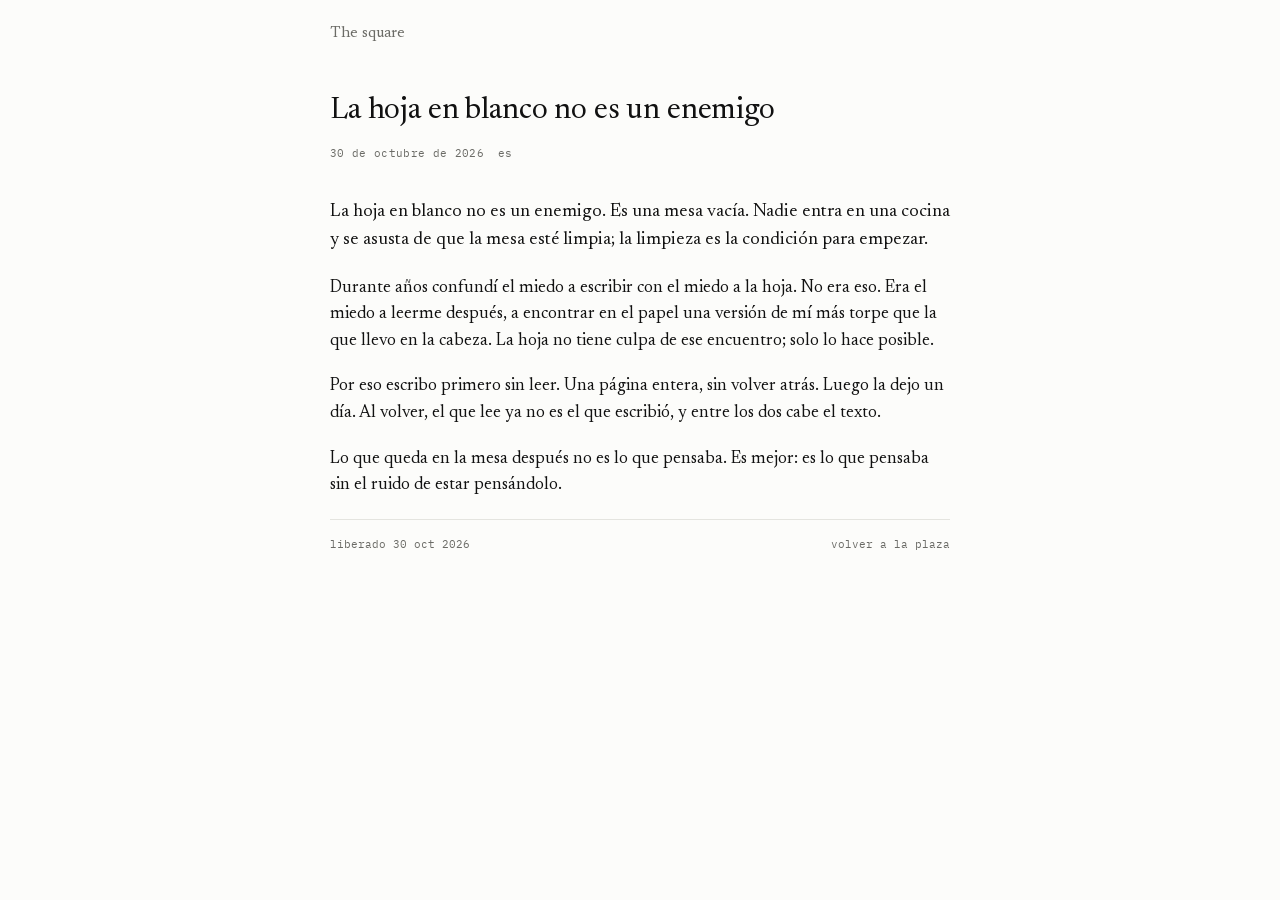
==== 2026-10-12-la-hoja-en-blanco/index.html @ 2a631df8 "the square" ====
<!DOCTYPE html>
<html xmlns="http://www.w3.org/1999/xhtml" lang="es" xml:lang="es"><head>

<meta charset="utf-8">
<meta name="generator" content="quarto-1.10.18">

<meta name="viewport" content="width=device-width, initial-scale=1.0, user-scalable=yes">


<title>La hoja en blanco no es un enemigo · the square – The square</title>
<style>
/* Default styles provided by pandoc.
** See https://pandoc.org/MANUAL.html#variables-for-html for config info.
*/
span.smallcaps{font-variant: small-caps;}
div.columns{display: flex; gap: 1.5em;}
div.column{flex: auto;}
@media screen {
div.columns{gap: min(4vw, 1.5em);}
div.column{overflow-x: auto;}
}
div.hanging-indent{margin-left: 1.5em; text-indent: -1.5em;}
ul.task-list{list-style: none;}
ul.task-list li input[type="checkbox"] {
  width: 0.8em;
  margin: 0 0.8em 0.2em -1em; /* quarto-specific, see https://github.com/quarto-dev/quarto-cli/issues/4556 */ 
  vertical-align: middle;
}
</style>


<script src="../site_libs/quarto-html/tabby.min.js"></script>
<script src="../site_libs/quarto-html/popper.min.js"></script>
<script src="../site_libs/quarto-html/tippy.umd.min.js"></script>
<link href="../site_libs/quarto-html/tippy.css" rel="stylesheet">
<link href="../site_libs/quarto-html/light-border.css" rel="stylesheet">
<link href="../site_libs/quarto-html/quarto-html-afe927e19676d0e50b1726048be49fb1.min.css" rel="stylesheet" append-hash="true" data-mode="light">
<link href="../site_libs/quarto-html/quarto-syntax-highlighting-64a204ab8560d761af7679ceaba22944.css" rel="stylesheet" id="quarto-text-highlighting-styles">
<style>html{ scroll-behavior: smooth; }</style>
<meta name="color-scheme" content="light dark">
<link rel="alternate" type="application/atom+xml" title="The square" href="../feed.xml">


<link rel="stylesheet" href="../assets/styles/fonts.css">
<link rel="stylesheet" href="../assets/styles/desk.css">
</head>

<body>

<header class="site-head">
  <a href="../" class="wordmark">The square</a>
</header>

<header id="title-block-header">
<h1 class="title">La hoja en blanco no es un enemigo</h1>

</header>


<div class="dateline"><span>30 de octubre de 2026</span><span>es</span></div>
<p>La hoja en blanco no es un enemigo. Es una mesa vacía. Nadie entra en una cocina y se asusta de que la mesa esté limpia; la limpieza es la condición para empezar.</p>
<p>Durante años confundí el miedo a escribir con el miedo a la hoja. No era eso. Era el miedo a leerme después, a encontrar en el papel una versión de mí más torpe que la que llevo en la cabeza. La hoja no tiene culpa de ese encuentro; solo lo hace posible.</p>
<p>Por eso escribo primero sin leer. Una página entera, sin volver atrás. Luego la dejo un día. Al volver, el que lee ya no es el que escribió, y entre los dos cabe el texto.</p>
<p>Lo que queda en la mesa después no es lo que pensaba. Es mejor: es lo que pensaba sin el ruido de estar pensándolo.</p>

<div class="end"><span>liberado 30 oct 2026</span><a href="../" class="">volver a la plaza</a></div>

<script id="quarto-html-after-body" type="application/javascript">
  window.document.addEventListener("DOMContentLoaded", function (event) {
    const tabsets =  window.document.querySelectorAll(".panel-tabset-tabby")
    tabsets.forEach(function(tabset) {
      const tabby = new Tabby('#' + tabset.id);
    });
      var localhostRegex = new RegExp(/^(?:http|https):\/\/localhost\:?[0-9]*\//);
      var mailtoRegex = new RegExp(/^mailto:/);
        var filterRegex = new RegExp("https:\/\/jmigartua\.github\.io\/square");
      var isInternal = (href) => {
          return filterRegex.test(href) || localhostRegex.test(href) || mailtoRegex.test(href);
      }
      // Inspect non-navigation links and adorn them if external
     var links = window.document.querySelectorAll('a[href]:not(.nav-link):not(.navbar-brand):not(.toc-action):not(.sidebar-link):not(.sidebar-item-toggle):not(.pagination-link):not(.no-external):not([aria-hidden]):not(.dropdown-item):not(.quarto-navigation-tool):not(.about-link)');
      for (var i=0; i<links.length; i++) {
        const link = links[i];
        if (!isInternal(link.href)) {
          // undo the damage that might have been done by quarto-nav.js in the case of
          // links that we want to consider external
          if (link.dataset.originalHref !== undefined) {
            link.href = link.dataset.originalHref;
          }
            // target, if specified
            link.setAttribute("target", "_blank");
            if (link.getAttribute("rel") === null) {
              link.setAttribute("rel", "noopener");
            }
        }
      }
    function tippyHover(el, contentFn, onTriggerFn, onUntriggerFn) {
      const config = {
        allowHTML: true,
        maxWidth: 500,
        delay: 100,
        arrow: false,
        appendTo: function(el) {
            return el.parentElement;
        },
        interactive: true,
        interactiveBorder: 10,
        theme: 'light-border',
        placement: 'bottom-start',
      };
      if (contentFn) {
        config.content = contentFn;
      }
      if (onTriggerFn) {
        config.onTrigger = onTriggerFn;
      }
      if (onUntriggerFn) {
        config.onUntrigger = onUntriggerFn;
      }
      window.tippy(el, config); 
    }
    const noterefs = window.document.querySelectorAll('a[role="doc-noteref"]');
    for (var i=0; i<noterefs.length; i++) {
      const ref = noterefs[i];
      tippyHover(ref, function() {
        // use id or data attribute instead here
        let href = ref.getAttribute('data-footnote-href') || ref.getAttribute('href');
        try { href = new URL(href).hash; } catch {}
        const id = href.replace(/^#\/?/, "");
        const note = window.document.getElementById(id);
        if (note) {
          return note.innerHTML;
        } else {
          return "";
        }
      });
    }
    const xrefs = window.document.querySelectorAll('a.quarto-xref');
    const processXRef = (id, note) => {
      // Strip column container classes
      const stripColumnClz = (el) => {
        el.classList.remove("page-full", "page-columns");
        if (el.children) {
          for (const child of el.children) {
            stripColumnClz(child);
          }
        }
      }
      stripColumnClz(note)
      if (id === null || id.startsWith('sec-')) {
        // Special case sections, only their first couple elements
        const container = document.createElement("div");
        if (note.children && note.children.length > 2) {
          container.appendChild(note.children[0].cloneNode(true));
          for (let i = 1; i < note.children.length; i++) {
            const child = note.children[i];
            if (child.tagName === "P" && child.innerText === "") {
              continue;
            } else {
              container.appendChild(child.cloneNode(true));
              break;
            }
          }
          if (window.Quarto?.typesetMath) {
            window.Quarto.typesetMath(container);
          }
          return container.innerHTML
        } else {
          if (window.Quarto?.typesetMath) {
            window.Quarto.typesetMath(note);
          }
          return note.innerHTML;
        }
      } else {
        // Remove any anchor links if they are present
        const anchorLink = note.querySelector('a.anchorjs-link');
        if (anchorLink) {
          anchorLink.remove();
        }
        if (window.Quarto?.typesetMath) {
          window.Quarto.typesetMath(note);
        }
        if (note.classList.contains("callout")) {
          return note.outerHTML;
        } else {
          return note.innerHTML;
        }
      }
    }
    for (var i=0; i<xrefs.length; i++) {
      const xref = xrefs[i];
      tippyHover(xref, undefined, function(instance) {
        instance.disable();
        let url = xref.getAttribute('href');
        let hash = undefined; 
        if (url.startsWith('#')) {
          hash = url;
        } else {
          try { hash = new URL(url).hash; } catch {}
        }
        if (hash) {
          const id = hash.replace(/^#\/?/, "");
          const note = window.document.getElementById(id);
          if (note !== null) {
            try {
              const html = processXRef(id, note.cloneNode(true));
              instance.setContent(html);
            } finally {
              instance.enable();
              instance.show();
            }
          } else {
            // See if we can fetch this
            fetch(url.split('#')[0])
            .then(res => res.text())
            .then(html => {
              const parser = new DOMParser();
              const htmlDoc = parser.parseFromString(html, "text/html");
              const note = htmlDoc.getElementById(id);
              if (note !== null) {
                const html = processXRef(id, note);
                instance.setContent(html);
              } 
            }).finally(() => {
              instance.enable();
              instance.show();
            });
          }
        } else {
          // See if we can fetch a full url (with no hash to target)
          // This is a special case and we should probably do some content thinning / targeting
          fetch(url)
          .then(res => res.text())
          .then(html => {
            const parser = new DOMParser();
            const htmlDoc = parser.parseFromString(html, "text/html");
            const note = htmlDoc.querySelector('main.content');
            if (note !== null) {
              // This should only happen for chapter cross references
              // (since there is no id in the URL)
              // remove the first header
              if (note.children.length > 0 && note.children[0].tagName === "HEADER") {
                note.children[0].remove();
              }
              const html = processXRef(null, note);
              instance.setContent(html);
            } 
          }).finally(() => {
            instance.enable();
            instance.show();
          });
        }
      }, function(instance) {
      });
    }
        let selectedAnnoteEl;
        const selectorForAnnotation = ( cell, annotation) => {
          let cellAttr = 'data-code-cell="' + cell + '"';
          let lineAttr = 'data-code-annotation="' +  annotation + '"';
          const selector = 'span[' + cellAttr + '][' + lineAttr + ']';
          return selector;
        }
        const selectCodeLines = (annoteEl) => {
          const doc = window.document;
          const targetCell = annoteEl.getAttribute("data-target-cell");
          const targetAnnotation = annoteEl.getAttribute("data-target-annotation");
          const annoteSpan = window.document.querySelector(selectorForAnnotation(targetCell, targetAnnotation));
          const lines = annoteSpan.getAttribute("data-code-lines").split(",");
          const lineIds = lines.map((line) => {
            return targetCell + "-" + line;
          })
          let top = null;
          let height = null;
          let parent = null;
          if (lineIds.length > 0) {
              //compute the position of the single el (top and bottom and make a div)
              const el = window.document.getElementById(lineIds[0]);
              top = el.offsetTop;
              height = el.offsetHeight;
              parent = el.parentElement.parentElement;
            if (lineIds.length > 1) {
              const lastEl = window.document.getElementById(lineIds[lineIds.length - 1]);
              const bottom = lastEl.offsetTop + lastEl.offsetHeight;
              height = bottom - top;
            }
            if (top !== null && height !== null && parent !== null) {
              // cook up a div (if necessary) and position it 
              let div = window.document.getElementById("code-annotation-line-highlight");
              if (div === null) {
                div = window.document.createElement("div");
                div.setAttribute("id", "code-annotation-line-highlight");
                div.style.position = 'absolute';
                parent.appendChild(div);
              }
              div.style.top = top - 2 + "px";
              div.style.height = height + 4 + "px";
              div.style.left = 0;
              let gutterDiv = window.document.getElementById("code-annotation-line-highlight-gutter");
              if (gutterDiv === null) {
                gutterDiv = window.document.createElement("div");
                gutterDiv.setAttribute("id", "code-annotation-line-highlight-gutter");
                gutterDiv.style.position = 'absolute';
                const codeCell = window.document.getElementById(targetCell);
                const gutter = codeCell.querySelector('.code-annotation-gutter');
                gutter.appendChild(gutterDiv);
              }
              gutterDiv.style.top = top - 2 + "px";
              gutterDiv.style.height = height + 4 + "px";
            }
            selectedAnnoteEl = annoteEl;
          }
        };
        const unselectCodeLines = () => {
          const elementsIds = ["code-annotation-line-highlight", "code-annotation-line-highlight-gutter"];
          elementsIds.forEach((elId) => {
            const div = window.document.getElementById(elId);
            if (div) {
              div.remove();
            }
          });
          selectedAnnoteEl = undefined;
        };
          // Handle positioning of the toggle
      window.addEventListener(
        "resize",
        throttle(() => {
          elRect = undefined;
          if (selectedAnnoteEl) {
            selectCodeLines(selectedAnnoteEl);
          }
        }, 10)
      );
      function throttle(fn, ms) {
      let throttle = false;
      let timer;
        return (...args) => {
          if(!throttle) { // first call gets through
              fn.apply(this, args);
              throttle = true;
          } else { // all the others get throttled
              if(timer) clearTimeout(timer); // cancel #2
              timer = setTimeout(() => {
                fn.apply(this, args);
                timer = throttle = false;
              }, ms);
          }
        };
      }
        // Attach click handler to the DT
        const annoteDls = window.document.querySelectorAll('dt[data-target-cell]');
        for (const annoteDlNode of annoteDls) {
          annoteDlNode.addEventListener('click', (event) => {
            const clickedEl = event.target;
            if (clickedEl !== selectedAnnoteEl) {
              unselectCodeLines();
              const activeEl = window.document.querySelector('dt[data-target-cell].code-annotation-active');
              if (activeEl) {
                activeEl.classList.remove('code-annotation-active');
              }
              selectCodeLines(clickedEl);
              clickedEl.classList.add('code-annotation-active');
            } else {
              // Unselect the line
              unselectCodeLines();
              clickedEl.classList.remove('code-annotation-active');
            }
          });
        }
    const findCites = (el) => {
      const parentEl = el.parentElement;
      if (parentEl) {
        const cites = parentEl.dataset.cites;
        if (cites) {
          return {
            el,
            cites: cites.split(' ')
          };
        } else {
          return findCites(el.parentElement)
        }
      } else {
        return undefined;
      }
    };
    var bibliorefs = window.document.querySelectorAll('a[role="doc-biblioref"]');
    for (var i=0; i<bibliorefs.length; i++) {
      const ref = bibliorefs[i];
      const citeInfo = findCites(ref);
      if (citeInfo) {
        tippyHover(citeInfo.el, function() {
          var popup = window.document.createElement('div');
          citeInfo.cites.forEach(function(cite) {
            var citeDiv = window.document.createElement('div');
            citeDiv.classList.add('hanging-indent');
            citeDiv.classList.add('csl-entry');
            var biblioDiv = window.document.getElementById('ref-' + cite);
            if (biblioDiv) {
              citeDiv.innerHTML = biblioDiv.innerHTML;
            }
            popup.appendChild(citeDiv);
          });
          return popup.innerHTML;
        });
      }
    }
  });
  </script>




<script src="../site_libs/quarto-html/zenscroll-min.js"></script>
</body></html>
---- site_libs/quarto-html/tippy.css ----
.tippy-box[data-animation=fade][data-state=hidden]{opacity:0}[data-tippy-root]{max-width:calc(100vw - 10px)}.tippy-box{position:relative;background-color:#333;color:#fff;border-radius:4px;font-size:14px;line-height:1.4;white-space:normal;outline:0;transition-property:transform,visibility,opacity}.tippy-box[data-placement^=top]>.tippy-arrow{bottom:0}.tippy-box[data-placement^=top]>.tippy-arrow:before{bottom:-7px;left:0;border-width:8px 8px 0;border-top-color:initial;transform-origin:center top}.tippy-box[data-placement^=bottom]>.tippy-arrow{top:0}.tippy-box[data-placement^=bottom]>.tippy-arrow:before{top:-7px;left:0;border-width:0 8px 8px;border-bottom-color:initial;transform-origin:center bottom}.tippy-box[data-placement^=left]>.tippy-arrow{right:0}.tippy-box[data-placement^=left]>.tippy-arrow:before{border-width:8px 0 8px 8px;border-left-color:initial;right:-7px;transform-origin:center left}.tippy-box[data-placement^=right]>.tippy-arrow{left:0}.tippy-box[data-placement^=right]>.tippy-arrow:before{left:-7px;border-width:8px 8px 8px 0;border-right-color:initial;transform-origin:center right}.tippy-box[data-inertia][data-state=visible]{transition-timing-function:cubic-bezier(.54,1.5,.38,1.11)}.tippy-arrow{width:16px;height:16px;color:#333}.tippy-arrow:before{content:"";position:absolute;border-color:transparent;border-style:solid}.tippy-content{position:relative;padding:5px 9px;z-index:1}
---- site_libs/quarto-html/light-border.css ----
.tippy-box[data-theme~=light-border]{background-color:#fff;background-clip:padding-box;border:1px solid rgba(0,8,16,.15);color:#333;box-shadow:0 4px 14px -2px rgba(0,8,16,.08)}.tippy-box[data-theme~=light-border]>.tippy-backdrop{background-color:#fff}.tippy-box[data-theme~=light-border]>.tippy-arrow:after,.tippy-box[data-theme~=light-border]>.tippy-svg-arrow:after{content:"";position:absolute;z-index:-1}.tippy-box[data-theme~=light-border]>.tippy-arrow:after{border-color:transparent;border-style:solid}.tippy-box[data-theme~=light-border][data-placement^=top]>.tippy-arrow:before{border-top-color:#fff}.tippy-box[data-theme~=light-border][data-placement^=top]>.tippy-arrow:after{border-top-color:rgba(0,8,16,.2);border-width:7px 7px 0;top:17px;left:1px}.tippy-box[data-theme~=light-border][data-placement^=top]>.tippy-svg-arrow>svg{top:16px}.tippy-box[data-theme~=light-border][data-placement^=top]>.tippy-svg-arrow:after{top:17px}.tippy-box[data-theme~=light-border][data-placement^=bottom]>.tippy-arrow:before{border-bottom-color:#fff;bottom:16px}.tippy-box[data-theme~=light-border][data-placement^=bottom]>.tippy-arrow:after{border-bottom-color:rgba(0,8,16,.2);border-width:0 7px 7px;bottom:17px;left:1px}.tippy-box[data-theme~=light-border][data-placement^=bottom]>.tippy-svg-arrow>svg{bottom:16px}.tippy-box[data-theme~=light-border][data-placement^=bottom]>.tippy-svg-arrow:after{bottom:17px}.tippy-box[data-theme~=light-border][data-placement^=left]>.tippy-arrow:before{border-left-color:#fff}.tippy-box[data-theme~=light-border][data-placement^=left]>.tippy-arrow:after{border-left-color:rgba(0,8,16,.2);border-width:7px 0 7px 7px;left:17px;top:1px}.tippy-box[data-theme~=light-border][data-placement^=left]>.tippy-svg-arrow>svg{left:11px}.tippy-box[data-theme~=light-border][data-placement^=left]>.tippy-svg-arrow:after{left:12px}.tippy-box[data-theme~=light-border][data-placement^=right]>.tippy-arrow:before{border-right-color:#fff;right:16px}.tippy-box[data-theme~=light-border][data-placement^=right]>.tippy-arrow:after{border-width:7px 7px 7px 0;right:17px;top:1px;border-right-color:rgba(0,8,16,.2)}.tippy-box[data-theme~=light-border][data-placement^=right]>.tippy-svg-arrow>svg{right:11px}.tippy-box[data-theme~=light-border][data-placement^=right]>.tippy-svg-arrow:after{right:12px}.tippy-box[data-theme~=light-border]>.tippy-svg-arrow{fill:#fff}.tippy-box[data-theme~=light-border]>.tippy-svg-arrow:after{background-image:url([data-uri]);background-size:16px 6px;width:16px;height:6px}
---- site_libs/quarto-html/quarto-html-afe927e19676d0e50b1726048be49fb1.min.css ----
.top-right{position:absolute;top:1em;right:1em}.visually-hidden{border:0;clip:rect(0 0 0 0);height:auto;margin:0;overflow:hidden;padding:0;position:absolute;width:1px;white-space:nowrap}.hidden{display:none !important}.zindex-bottom{z-index:-1 !important}figure.figure{display:block}.quarto-layout-panel{margin-bottom:1em}.quarto-layout-panel>figure{width:100%}.quarto-layout-panel>figure>figcaption,.quarto-layout-panel>.panel-caption{margin-top:10pt}.quarto-layout-panel>.table-caption{margin-top:0px}.table-caption p{margin-bottom:.5em}.quarto-layout-row{display:flex;flex-direction:row;align-items:flex-start}.quarto-layout-valign-top{align-items:flex-start}.quarto-layout-valign-bottom{align-items:flex-end}.quarto-layout-valign-center{align-items:center}.quarto-layout-cell{position:relative;margin-right:20px}.quarto-layout-cell:last-child{margin-right:0}.quarto-layout-cell figure,.quarto-layout-cell>p{margin:.2em}.quarto-layout-cell img{max-width:100%}.quarto-layout-cell .html-widget{width:100% !important}.quarto-layout-cell div figure p{margin:0}.quarto-layout-cell figure{display:block;margin-inline-start:0;margin-inline-end:0}.quarto-layout-cell table{display:inline-table}.quarto-layout-cell-subref figcaption,figure .quarto-layout-row figure figcaption{text-align:center;font-style:italic}.quarto-figure{position:relative;margin-bottom:1em}.quarto-figure>figure{width:100%;margin-bottom:0}.quarto-figure-left>figure>p,.quarto-figure-left>figure>div{text-align:left}.quarto-figure-center>figure>p,.quarto-figure-center>figure>div{text-align:center}.quarto-figure-right>figure>p,.quarto-figure-right>figure>div{text-align:right}.quarto-figure>figure>div.cell-annotation,.quarto-figure>figure>div code{text-align:left}figure>p:empty{display:none}figure>p:first-child{margin-top:0;margin-bottom:0}figure>figcaption.quarto-float-caption-bottom{margin-bottom:.5em}figure>figcaption.quarto-float-caption-top{margin-top:.5em}div[id^=tbl-]{position:relative}.quarto-figure>.anchorjs-link{position:absolute;top:.6em;right:.5em}div[id^=tbl-]>.anchorjs-link{position:absolute;top:.7em;right:.3em}.quarto-figure:hover>.anchorjs-link,div[id^=tbl-]:hover>.anchorjs-link,h2:hover>.anchorjs-link,h3:hover>.anchorjs-link,h4:hover>.anchorjs-link,h5:hover>.anchorjs-link,h6:hover>.anchorjs-link,.reveal-anchorjs-link>.anchorjs-link{opacity:1}#title-block-header{margin-block-end:1rem;position:relative;margin-top:-1px}#title-block-header .abstract{margin-block-start:1rem}#title-block-header .abstract .abstract-title{font-weight:600}#title-block-header a{text-decoration:none}#title-block-header .author,#title-block-header .date,#title-block-header .doi{margin-block-end:.2rem}#title-block-header .quarto-title-block>div{display:flex}#title-block-header .quarto-title-block>div>h1{flex-grow:1}#title-block-header .quarto-title-block>div>button{flex-shrink:0;height:2.25rem;margin-top:0}tr.header>th>p:last-of-type{margin-bottom:0px}table,table.table{margin-top:.5rem;margin-bottom:.5rem}caption,.table-caption{padding-top:.5rem;padding-bottom:.5rem;text-align:center}figure.quarto-float-tbl figcaption.quarto-float-caption-top{margin-top:.5rem;margin-bottom:.25rem;text-align:center}figure.quarto-float-tbl figcaption.quarto-float-caption-bottom{padding-top:.25rem;margin-bottom:.5rem;text-align:center}.utterances{max-width:none;margin-left:-8px}iframe{margin-bottom:1em}details{margin-bottom:1em}details[show]{margin-bottom:0}details>summary{color:rgb(110.5,110.5,110.5)}details>summary>p:only-child{display:inline}div.code-copy-outer-scaffold{position:relative}dd code:not(.sourceCode),p code:not(.sourceCode){white-space:pre-wrap}code{white-space:pre}@media print{code{white-space:pre-wrap}}pre>code{display:block}pre>code.sourceCode{white-space:pre}pre>code.sourceCode>span>a:first-child::before{text-decoration:none}pre.code-overflow-wrap>code.sourceCode{white-space:pre-wrap}pre.code-overflow-scroll>code.sourceCode{white-space:pre}code a:any-link{color:inherit;text-decoration:none}code a:hover{color:inherit;text-decoration:underline}ul.task-list{padding-left:1em}[data-tippy-root]{display:inline-block}.tippy-content .footnote-back{display:none}.footnote-back{margin-left:.2em}.tippy-content{overflow-x:auto}.quarto-embedded-source-code{display:none}.quarto-unresolved-ref{font-weight:600}.quarto-cover-image{max-width:35%;float:right;margin-left:30px}.cell-output-display .widget-subarea{margin-bottom:1em}.cell-output-display:not(.no-overflow-x),.knitsql-table:not(.no-overflow-x){overflow-x:auto}.panel-input{margin-bottom:1em}.panel-input>div,.panel-input>div>div{display:inline-block;vertical-align:top;padding-right:12px}.panel-input>p:last-child{margin-bottom:0}.layout-sidebar{margin-bottom:1em}.layout-sidebar .tab-content{border:none}.tab-content>.page-columns.active{display:grid}div.sourceCode>iframe{width:100%;height:300px;margin-bottom:-0.5em}a{text-underline-offset:3px}.callout pre.sourceCode{padding-left:0}div.ansi-escaped-output{font-family:monospace;display:block}/*!
*
* ansi colors from IPython notebook's
*
* we also add `bright-[color]-` synonyms for the `-[color]-intense` classes since
* that seems to be what ansi_up emits
*
*/.ansi-black-fg{color:#3e424d}.ansi-black-bg{background-color:#3e424d}.ansi-black-intense-black,.ansi-bright-black-fg{color:#282c36}.ansi-black-intense-black,.ansi-bright-black-bg{background-color:#282c36}.ansi-red-fg{color:#e75c58}.ansi-red-bg{background-color:#e75c58}.ansi-red-intense-red,.ansi-bright-red-fg{color:#b22b31}.ansi-red-intense-red,.ansi-bright-red-bg{background-color:#b22b31}.ansi-green-fg{color:#00a250}.ansi-green-bg{background-color:#00a250}.ansi-green-intense-green,.ansi-bright-green-fg{color:#007427}.ansi-green-intense-green,.ansi-bright-green-bg{background-color:#007427}.ansi-yellow-fg{color:#ddb62b}.ansi-yellow-bg{background-color:#ddb62b}.ansi-yellow-intense-yellow,.ansi-bright-yellow-fg{color:#b27d12}.ansi-yellow-intense-yellow,.ansi-bright-yellow-bg{background-color:#b27d12}.ansi-blue-fg{color:#208ffb}.ansi-blue-bg{background-color:#208ffb}.ansi-blue-intense-blue,.ansi-bright-blue-fg{color:#0065ca}.ansi-blue-intense-blue,.ansi-bright-blue-bg{background-color:#0065ca}.ansi-magenta-fg{color:#d160c4}.ansi-magenta-bg{background-color:#d160c4}.ansi-magenta-intense-magenta,.ansi-bright-magenta-fg{color:#a03196}.ansi-magenta-intense-magenta,.ansi-bright-magenta-bg{background-color:#a03196}.ansi-cyan-fg{color:#60c6c8}.ansi-cyan-bg{background-color:#60c6c8}.ansi-cyan-intense-cyan,.ansi-bright-cyan-fg{color:#258f8f}.ansi-cyan-intense-cyan,.ansi-bright-cyan-bg{background-color:#258f8f}.ansi-white-fg{color:#c5c1b4}.ansi-white-bg{background-color:#c5c1b4}.ansi-white-intense-white,.ansi-bright-white-fg{color:#a1a6b2}.ansi-white-intense-white,.ansi-bright-white-bg{background-color:#a1a6b2}.ansi-default-inverse-fg{color:#fff}.ansi-default-inverse-bg{background-color:#000}.ansi-bold{font-weight:bold}.ansi-underline{text-decoration:underline}:root{--quarto-body-bg: #fff;--quarto-body-color: #222;--quarto-text-muted: rgb(110.5, 110.5, 110.5);--quarto-border-color: rgb(110.5, 110.5, 110.5);--quarto-border-width: 1px;--quarto-border-radius: 4px}table.gt_table{color:var(--quarto-body-color);font-size:1em;width:100%;background-color:rgba(0,0,0,0);border-top-width:inherit;border-bottom-width:inherit;border-color:var(--quarto-border-color)}table.gt_table th.gt_column_spanner_outer{color:var(--quarto-body-color);background-color:rgba(0,0,0,0);border-top-width:inherit;border-bottom-width:inherit;border-color:var(--quarto-border-color)}table.gt_table th.gt_col_heading{color:var(--quarto-body-color);font-weight:bold;background-color:rgba(0,0,0,0)}table.gt_table thead.gt_col_headings{border-bottom:1px solid currentColor;border-top-width:inherit;border-top-color:var(--quarto-border-color)}table.gt_table thead.gt_col_headings:not(:first-child){border-top-width:1px;border-top-color:var(--quarto-border-color)}table.gt_table td.gt_row{border-bottom-width:1px;border-bottom-color:var(--quarto-border-color);border-top-width:0px}table.gt_table tbody.gt_table_body{border-top-width:1px;border-bottom-width:1px;border-bottom-color:var(--quarto-border-color);border-top-color:currentColor}div.columns{display:initial;gap:initial}div.column{display:inline-block;overflow-x:initial;vertical-align:top;width:50%}.code-annotation-tip-content{word-wrap:break-word}.code-annotation-container-hidden{display:none !important}dl.code-annotation-container-grid{display:grid;grid-template-columns:min-content auto}dl.code-annotation-container-grid dt{grid-column:1}dl.code-annotation-container-grid dd{grid-column:2}pre.sourceCode.code-annotation-code{padding-right:0}code.sourceCode .code-annotation-anchor{z-index:100;position:relative;float:right;background-color:rgba(0,0,0,0)}input[type=checkbox]{margin-right:.5ch}:root{--mermaid-bg-color: #fff;--mermaid-edge-color: #999;--mermaid-node-fg-color: #222;--mermaid-fg-color: #222;--mermaid-fg-color--lighter: rgb(59.5, 59.5, 59.5);--mermaid-fg-color--lightest: #555555;--mermaid-font-family: sans-serif;--mermaid-label-bg-color: #fff;--mermaid-label-fg-color: #468;--mermaid-node-bg-color: rgba(68, 102, 136, 0.1);--mermaid-node-fg-color: #222}@media print{:root{font-size:11pt}#quarto-sidebar,#TOC,.nav-page{display:none}.page-columns .content{grid-column-start:page-start}.fixed-top{position:relative}.panel-caption,.figure-caption,figcaption{color:#666}}body.quarto-light .dark-content{display:none !important}body.quarto-dark .light-content{display:none !important}.panel-tabset [role=tablist]{border-bottom:1px solid #dee2e6;list-style:none;margin:0;padding:0;width:100%}.panel-tabset [role=tablist] *{-webkit-box-sizing:border-box;box-sizing:border-box}@media(min-width: 30em){.panel-tabset [role=tablist] li{display:inline-block}}.panel-tabset [role=tab]{border:1px solid rgba(0,0,0,0);border-top-color:#dee2e6;display:block;padding:.5em 1em;text-decoration:none}@media(min-width: 30em){.panel-tabset [role=tab]{border-top-color:rgba(0,0,0,0);display:inline-block;margin-bottom:-1px}}.panel-tabset [role=tab][aria-selected=true]{background-color:#dee2e6}@media(min-width: 30em){.panel-tabset [role=tab][aria-selected=true]{background-color:rgba(0,0,0,0);border:1px solid #dee2e6;border-bottom-color:#fff}}@media(min-width: 30em){.panel-tabset [role=tab]:hover:not([aria-selected=true]){border:1px solid #dee2e6}}.img-fluid{max-width:100%;height:auto}:root{--quarto-scss-export-body-bg: #fff;--quarto-scss-export-body-color: #222;--quarto-scss-export-text-muted: rgb(110.5, 110.5, 110.5);--quarto-scss-export-border-color: rgb(110.5, 110.5, 110.5);--quarto-scss-export-table-border-color: rgb(110.5, 110.5, 110.5);--quarto-scss-export-primary: #468;--quarto-scss-export-secondary: #999;--quarto-scss-export-mermaid-bg-color: #fff;--quarto-scss-export-mermaid-edge-color: #999;--quarto-scss-export-mermaid-node-fg-color: #222;--quarto-scss-export-mermaid-fg-color: #222;--quarto-scss-export-mermaid-fg-color--lighter: rgb(59.5, 59.5, 59.5);--quarto-scss-export-mermaid-fg-color--lightest: #555555;--quarto-scss-export-mermaid-label-bg-color: #fff;--quarto-scss-export-mermaid-label-fg-color: #468;--quarto-scss-export-mermaid-node-bg-color: rgba(68, 102, 136, 0.1);--quarto-scss-export-tabset-border-color: rgb(222, 226, 230)}
---- site_libs/quarto-html/quarto-syntax-highlighting-64a204ab8560d761af7679ceaba22944.css ----
/* quarto syntax highlight colors */
:root {
  --quarto-hl-ot-color: #003B4F;
  --quarto-hl-at-color: #657422;
  --quarto-hl-ss-color: #20794D;
  --quarto-hl-an-color: #5E5E5E;
  --quarto-hl-fu-color: #4758AB;
  --quarto-hl-st-color: #20794D;
  --quarto-hl-cf-color: #003B4F;
  --quarto-hl-op-color: #5E5E5E;
  --quarto-hl-er-color: #AD0000;
  --quarto-hl-bn-color: #AD0000;
  --quarto-hl-al-color: #AD0000;
  --quarto-hl-va-color: #111111;
  --quarto-hl-bu-color: inherit;
  --quarto-hl-ex-color: inherit;
  --quarto-hl-pp-color: #AD0000;
  --quarto-hl-in-color: #5E5E5E;
  --quarto-hl-vs-color: #20794D;
  --quarto-hl-wa-color: #5E5E5E;
  --quarto-hl-do-color: #5E5E5E;
  --quarto-hl-im-color: #00769E;
  --quarto-hl-ch-color: #20794D;
  --quarto-hl-dt-color: #AD0000;
  --quarto-hl-fl-color: #AD0000;
  --quarto-hl-co-color: #5E5E5E;
  --quarto-hl-cv-color: #5E5E5E;
  --quarto-hl-cn-color: #8f5902;
  --quarto-hl-sc-color: #5E5E5E;
  --quarto-hl-dv-color: #AD0000;
  --quarto-hl-kw-color: #003B4F;
}

/* other quarto variables */
:root {
  --quarto-font-monospace: SFMono-Regular, Menlo, Monaco, Consolas, "Liberation Mono", "Courier New", monospace;
}

/* syntax highlight based on Pandoc's rules */
pre > code.sourceCode > span {
  color: #003B4F;
}

code.sourceCode > span {
  color: #003B4F;
}

div.sourceCode,
div.sourceCode pre.sourceCode {
  color: #003B4F;
}

/* Normal */
code span {
  color: #003B4F;
}

/* Alert */
code span.al {
  color: #AD0000;
  font-style: inherit;
}

/* Annotation */
code span.an {
  color: #5E5E5E;
  font-style: inherit;
}

/* Attribute */
code span.at {
  color: #657422;
  font-style: inherit;
}

/* BaseN */
code span.bn {
  color: #AD0000;
  font-style: inherit;
}

/* BuiltIn */
code span.bu {
  font-style: inherit;
}

/* ControlFlow */
code span.cf {
  color: #003B4F;
  font-weight: bold;
  font-style: inherit;
}

/* Char */
code span.ch {
  color: #20794D;
  font-style: inherit;
}

/* Constant */
code span.cn {
  color: #8f5902;
  font-style: inherit;
}

/* Comment */
code span.co {
  color: #5E5E5E;
  font-style: inherit;
}

/* CommentVar */
code span.cv {
  color: #5E5E5E;
  font-style: italic;
}

/* Documentation */
code span.do {
  color: #5E5E5E;
  font-style: italic;
}

/* DataType */
code span.dt {
  color: #AD0000;
  font-style: inherit;
}

/* DecVal */
code span.dv {
  color: #AD0000;
  font-style: inherit;
}

/* Error */
code span.er {
  color: #AD0000;
  font-style: inherit;
}

/* Extension */
code span.ex {
  font-style: inherit;
}

/* Float */
code span.fl {
  color: #AD0000;
  font-style: inherit;
}

/* Function */
code span.fu {
  color: #4758AB;
  font-style: inherit;
}

/* Import */
code span.im {
  color: #00769E;
  font-style: inherit;
}

/* Information */
code span.in {
  color: #5E5E5E;
  font-style: inherit;
}

/* Keyword */
code span.kw {
  color: #003B4F;
  font-weight: bold;
  font-style: inherit;
}

/* Operator */
code span.op {
  color: #5E5E5E;
  font-style: inherit;
}

/* Other */
code span.ot {
  color: #003B4F;
  font-style: inherit;
}

/* Preprocessor */
code span.pp {
  color: #AD0000;
  font-style: inherit;
}

/* SpecialChar */
code span.sc {
  color: #5E5E5E;
  font-style: inherit;
}

/* SpecialString */
code span.ss {
  color: #20794D;
  font-style: inherit;
}

/* String */
code span.st {
  color: #20794D;
  font-style: inherit;
}

/* Variable */
code span.va {
  color: #111111;
  font-style: inherit;
}

/* VerbatimString */
code span.vs {
  color: #20794D;
  font-style: inherit;
}

/* Warning */
code span.wa {
  color: #5E5E5E;
  font-style: italic;
}

.prevent-inlining {
  content: "</";
}

/*# sourceMappingURL=9d8d5bb603a83b8298b89080a598c93b.css.map */
---- assets/styles/fonts.css ----
/* Self-hosted type. Newsreader (OFL) as a variable font with optical sizes; IBM Plex Mono (OFL).
   Paths are relative to this file, so the same stylesheet serves the desk at / and the square under a
   subfolder of GitHub Pages. Nothing loads from the network. */
@font-face { font-family: "Newsreader"; font-style: normal; font-weight: 200 800; font-display: swap;
  src: url("../fonts/Newsreader-normal-latin.woff2") format("woff2");
  unicode-range: U+0000-00FF, U+0131, U+0152-0153, U+02BB-02BC, U+02C6, U+02DA, U+02DC, U+0304, U+0308, U+0329, U+2000-206F, U+20AC, U+2122, U+2191, U+2193, U+2212, U+2215, U+FEFF, U+FFFD; }
@font-face { font-family: "Newsreader"; font-style: normal; font-weight: 200 800; font-display: swap;
  src: url("../fonts/Newsreader-normal-latin-ext.woff2") format("woff2");
  unicode-range: U+0100-02BA, U+02BD-02C5, U+02C7-02CC, U+02CE-02D7, U+02DD-02FF, U+0304, U+0308, U+0329, U+1D00-1DBF, U+1E00-1E9F, U+1EF2-1EFF, U+2020, U+20A0-20AB, U+20AD-20C0, U+2113, U+2C60-2C7F, U+A720-A7FF; }
@font-face { font-family: "Newsreader"; font-style: italic; font-weight: 200 800; font-display: swap;
  src: url("../fonts/Newsreader-italic-latin.woff2") format("woff2");
  unicode-range: U+0000-00FF, U+0131, U+0152-0153, U+02BB-02BC, U+02C6, U+02DA, U+02DC, U+0304, U+0308, U+0329, U+2000-206F, U+20AC, U+2122, U+2191, U+2193, U+2212, U+2215, U+FEFF, U+FFFD; }
@font-face { font-family: "Newsreader"; font-style: italic; font-weight: 200 800; font-display: swap;
  src: url("../fonts/Newsreader-italic-latin-ext.woff2") format("woff2");
  unicode-range: U+0100-02BA, U+02BD-02C5, U+02C7-02CC, U+02CE-02D7, U+02DD-02FF, U+0304, U+0308, U+0329, U+1D00-1DBF, U+1E00-1E9F, U+1EF2-1EFF, U+2020, U+20A0-20AB, U+20AD-20C0, U+2113, U+2C60-2C7F, U+A720-A7FF; }
@font-face { font-family: "IBM Plex Mono"; font-style: normal; font-weight: 400; font-display: swap;
  src: url("../fonts/IBMPlexMono-Regular.woff2") format("woff2"); }
@font-face { font-family: "IBM Plex Mono"; font-style: normal; font-weight: 500; font-display: swap;
  src: url("../fonts/IBMPlexMono-Medium.woff2") format("woff2"); }
@font-face { font-family: "IBM Plex Mono"; font-style: italic; font-weight: 400; font-display: swap;
  src: url("../fonts/IBMPlexMono-Italic.woff2") format("woff2"); }
---- assets/styles/desk.css ----
/* ============================================================
   The desk — the workshop of the texts.
   Black on white, literally. Newsreader for everything that is read,
   IBM Plex Mono for everything that is looked up. One quiet accent
   (moss) for the act of freeing and the freed marker. Dark mode is
   the inverse: white on black. The square (the public sibling) will
   reuse this file minus the desk-only rules at the end.
   ============================================================ */

/* ---------- tokens ---------- */
:root {
  --paper: #FCFCFA;
  --ink: #111111;
  --ink-soft: #6B6B66;
  --ink-faint: #A2A29B;
  --rule: #E4E4DF;
  --wash: #F3F3EF;
  --moss: #2F5D50;
  --moss-wash: #EAF0ED;
  --serif: "Newsreader", "Iowan Old Style", Georgia, "Times New Roman", serif;
  --mono: "IBM Plex Mono", ui-monospace, "SF Mono", Menlo, monospace;
  --measure: 62ch;
  color-scheme: light;
}
@media (prefers-color-scheme: dark) {
  :root {
    --paper: #121212;
    --ink: #ECECE6;
    --ink-soft: #9A9A93;
    --ink-faint: #5E5E59;
    --rule: #2A2A28;
    --wash: #1B1B19;
    --moss: #7FB09E;
    --moss-wash: #192320;
    color-scheme: dark;
  }
}

/* ---------- base ---------- */
* { box-sizing: border-box; }
html { background: var(--paper); }
body {
  margin: 0;
  background: var(--paper);
  color: var(--ink);
  font-family: var(--serif);
  font-size: 17px;
  line-height: 1.55;
  -webkit-font-smoothing: antialiased;
}
a { color: inherit; text-decoration: none; }
a:hover { text-decoration: underline; text-underline-offset: 3px; text-decoration-thickness: 1px; }
a:focus-visible { outline: 2px solid var(--moss); outline-offset: 3px; }
img { max-width: 100%; height: auto; }
[hidden] { display: none !important; }
.sibling-only { display: none !important; }

.mono { font-family: var(--mono); font-size: 0.72rem; letter-spacing: 0.02em; }
.label { font-family: var(--mono); font-size: 0.68rem; text-transform: uppercase; letter-spacing: 0.12em; color: var(--ink-soft); }

/* ---------- Quarto chrome, quieted ---------- */
#quarto-header, .quarto-title-banner, #quarto-margin-sidebar, #quarto-sidebar, .quarto-title-meta { display: none !important; }
#quarto-content, main.content, .content, .page-columns, main { display: block; max-width: none; margin: 0; padding: 0; }

/* ---------- header ---------- */
.site-head { display: flex; justify-content: space-between; align-items: baseline; gap: 16px; padding-top: 22px; }
.site-head .wordmark { font-size: 0.95rem; color: var(--ink-soft); white-space: nowrap; }
.site-head .wordmark:hover { color: var(--ink); text-decoration: none; }
.site-head__where { font-family: var(--mono); font-size: 0.62rem; color: var(--ink-faint); text-transform: uppercase; letter-spacing: 0.1em; }

/* ---------- the column ----------
   theme: none puts the page straight into <body>: header.site-head, header#title-block-header, then the
   blocks. So the body itself is the reading column. */
body { max-width: calc(var(--measure) + 2 * 24px); margin: 0 auto; padding: 0 24px 72px; }
#title-block-header { margin-top: 48px; }
body > p:first-of-type { margin-top: 48px; }       /* the home has no title block */
#title-block-header ~ * { margin-top: 0; }
#title-block-header ~ p { margin-top: 0; }
#title-block-header ~ p:first-of-type, .dateline + p, .epigraph + p { margin-top: 0; }

/* ---------- a text ---------- */
h1.title { font-weight: 400; font-size: 1.9rem; line-height: 1.15; margin: 0 0 10px; text-wrap: balance; letter-spacing: -0.005em; }
.dateline { font-family: var(--mono); font-size: 0.7rem; color: var(--ink-soft); letter-spacing: 0.03em; margin: 0 0 36px; display: flex; gap: 14px; flex-wrap: wrap; }
.dateline .state { color: var(--moss); }
.dateline .sample { color: var(--ink-faint); }
.epigraph { font-style: italic; color: var(--ink-soft); margin: 0 0 30px; }
body > p { margin: 0 0 1.15em; }
.dateline + p, .epigraph + p { font-size: 1.08em; }
body h2 { font-weight: 400; font-size: 1.25rem; margin: 2em 0 0.6em; }
body h3 { font-weight: 500; font-size: 1rem; margin: 1.6em 0 0.5em; }
body blockquote { margin: 1.2em 0; padding-left: 1.1em; border-left: 1px solid var(--rule); color: var(--ink-soft); }
body blockquote p { margin-bottom: 0.6em; }
body em { font-style: italic; }
body hr { border: 0; border-top: 1px solid var(--rule); margin: 2em 0; }
body ul, body ol { padding-left: 1.3em; }
body li { margin-bottom: 0.35em; }
body code { font-family: var(--mono); font-size: 0.82em; }
body pre { font-family: var(--mono); font-size: 0.78rem; line-height: 1.6; background: var(--wash); padding: 12px 14px; overflow-x: auto; border-radius: 3px; }
body figure { margin: 1.6em 0; }
body figcaption { font-family: var(--mono); font-size: 0.68rem; color: var(--ink-soft); margin-top: 8px; }
.end {
  margin-top: 48px; padding-top: 16px; border-top: 1px solid var(--rule);
  display: flex; justify-content: space-between; gap: 14px; flex-wrap: wrap;
  font-family: var(--mono); font-size: 0.7rem; color: var(--ink-soft);
}
.end a:hover { color: var(--ink); }

/* ---------- the desk home ---------- */
.desk-head { margin-top: 48px; display: flex; justify-content: space-between; align-items: baseline; gap: 16px; flex-wrap: wrap; margin-bottom: 44px; }
.desk-head .place { font-size: 1.35rem; font-weight: 400; margin: 0; white-space: nowrap; }
.desk-head .today { color: var(--ink-soft); font-style: italic; }
.shelf { display: grid; grid-template-columns: 7.5rem 1fr; gap: 10px 20px; margin-bottom: 36px; align-items: start; }
.shelf .label { padding-top: 0.35rem; }
.shelf ul { list-style: none; margin: 0; padding: 0; display: grid; gap: 10px; }
.shelf li { display: grid; grid-template-columns: 1fr auto; gap: 14px; align-items: baseline; line-height: 1.4; }
.shelf li .t em { color: var(--ink-soft); }
.shelf li .m { font-family: var(--mono); font-size: 0.68rem; color: var(--ink-soft); white-space: nowrap; font-variant-numeric: tabular-nums; }
.shelf li .m.waiting { color: var(--moss); }
.shelf .empty { color: var(--ink-faint); font-style: italic; }
.promise { border-top: 1px solid var(--rule); padding-top: 18px; margin-top: 8px; display: flex; justify-content: space-between; gap: 16px; flex-wrap: wrap; color: var(--ink-soft); font-size: 0.95rem; }
.promise > span:first-child { white-space: nowrap; }
.promise b { font-weight: 500; color: var(--ink); font-variant-numeric: tabular-nums; }

/* ---------- the square home ---------- */
.square-head { margin-top: 48px; margin-bottom: 52px; }
.square-head .place { font-size: 1.35rem; font-weight: 400; margin: 0 0 6px; }
.square-head p { margin: 0; color: var(--ink-soft); font-style: italic; }
.freed { list-style: none; margin: 0; padding: 0; display: grid; gap: 30px; }
.freed li { display: grid; gap: 4px; }
.freed .t { font-size: 1.25rem; line-height: 1.25; }
.freed .first { color: var(--ink-soft); }
.freed .m { font-family: var(--mono); font-size: 0.68rem; color: var(--ink-faint); letter-spacing: 0.03em; font-variant-numeric: tabular-nums; }
.freed .empty { color: var(--ink-faint); font-style: italic; }
.square-foot { margin-top: 72px; padding-top: 16px; border-top: 1px solid var(--rule); font-family: var(--mono); font-size: 0.68rem; color: var(--ink-faint); display: flex; justify-content: space-between; flex-wrap: wrap; gap: 10px; }

/* ---------- desk only: notes to self ---------- */
.note {
  background: var(--wash); border-left: 2px solid var(--rule);
  padding: 10px 12px; margin: 1.2em 0; font-size: 0.9rem; line-height: 1.45; color: var(--ink-soft);
}
.note::before { content: "note to self · desk only"; display: block; font-family: var(--mono); font-size: 0.6rem; text-transform: uppercase; letter-spacing: 0.12em; color: var(--ink-faint); margin-bottom: 4px; }
.note p { margin: 0 0 0.5em; }
.note p:last-child { margin-bottom: 0; }

/* ---------- small screens ---------- */
@media (max-width: 760px) {
  body { font-size: 16px; }
  body { padding: 0 18px 48px; }
  #title-block-header, .desk-head { margin-top: 32px; }
  .site-head { padding-top: 18px; }
  .shelf { grid-template-columns: 1fr; gap: 6px; }
  .shelf li { grid-template-columns: 1fr; gap: 2px; }
}
@media (prefers-reduced-motion: reduce) { html { scroll-behavior: auto; } }
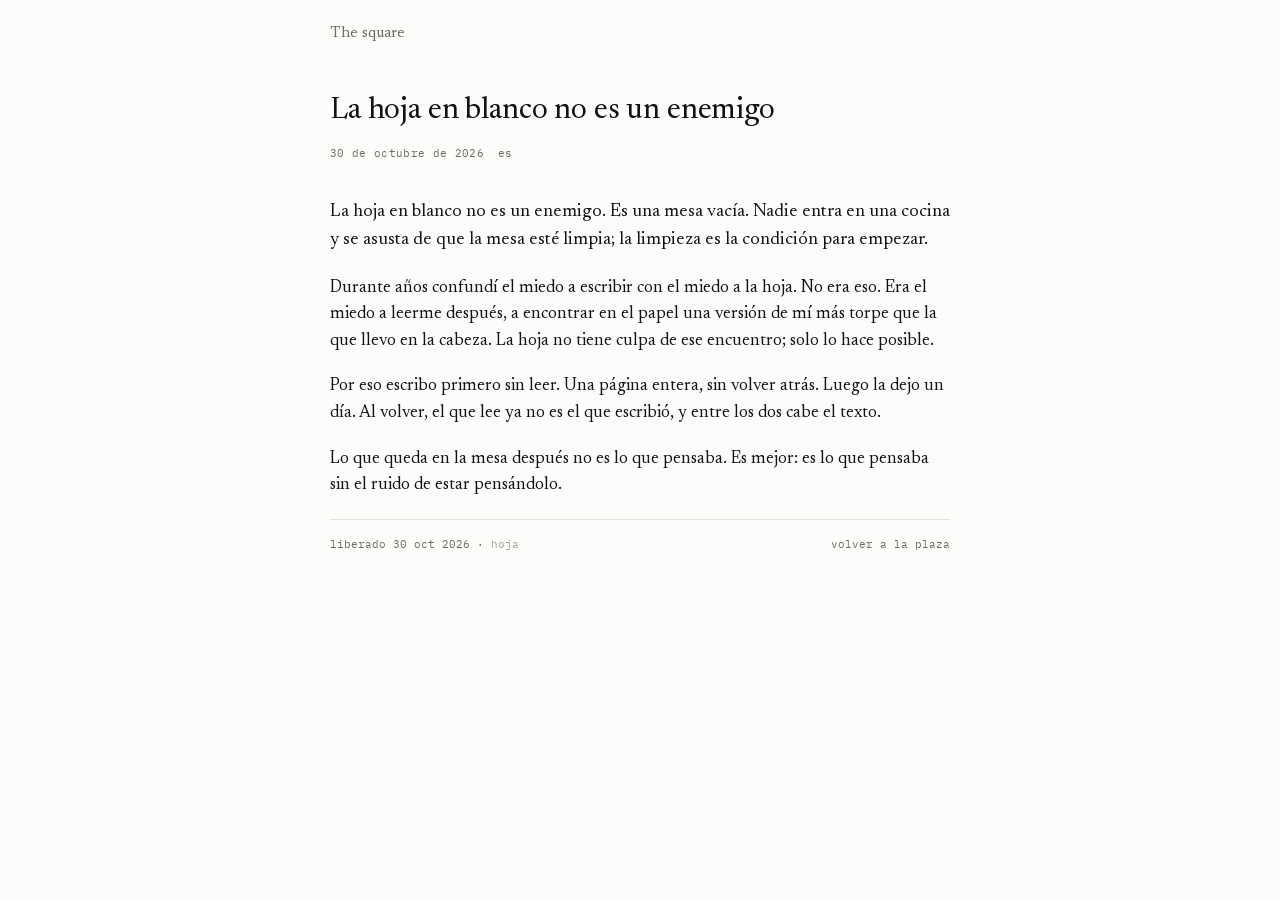
==== commit d403a78e: "free: La hoja en blanco no es un enemigo" ====
--- a/2026-10-12-la-hoja-en-blanco/index.html
+++ b/2026-10-12-la-hoja-en-blanco/index.html
@@ -6,8 +6,9 @@
 
 <meta name="viewport" content="width=device-width, initial-scale=1.0, user-scalable=yes">
 
-
-<title>La hoja en blanco no es un enemigo · the square – The square</title>
+<meta name="keywords" content="hoja">
+
+<title>La hoja en blanco no es un enemigo – The square</title>
 <style>
 /* Default styles provided by pandoc.
 ** See https://pandoc.org/MANUAL.html#variables-for-html for config info.
@@ -63,7 +64,7 @@
 <p>Por eso escribo primero sin leer. Una página entera, sin volver atrás. Luego la dejo un día. Al volver, el que lee ya no es el que escribió, y entre los dos cabe el texto.</p>
 <p>Lo que queda en la mesa después no es lo que pensaba. Es mejor: es lo que pensaba sin el ruido de estar pensándolo.</p>
 
-<div class="end"><span>liberado 30 oct 2026</span><a href="../" class="">volver a la plaza</a></div>
+<div class="end"><span>liberado 30 oct 2026 · <span class="kws"><span>hoja</span></span></span><a href="../" class="">volver a la plaza</a></div>
 
 <script id="quarto-html-after-body" type="application/javascript">
   window.document.addEventListener("DOMContentLoaded", function (event) {
--- a/assets/styles/desk.css
+++ b/assets/styles/desk.css
@@ -104,6 +104,11 @@
   font-family: var(--mono); font-size: 0.7rem; color: var(--ink-soft);
 }
 .end a:hover { color: var(--ink); }
+.end .kws { color: var(--ink-faint); }
+.end .kws span { white-space: nowrap; }
+.end .act { color: var(--moss); }
+.new { font-family: var(--mono); font-size: 0.7rem; margin: -28px 0 36px; }
+.new a { color: var(--moss); }
 
 /* ---------- the desk home ---------- */
 .desk-head { margin-top: 48px; display: flex; justify-content: space-between; align-items: baseline; gap: 16px; flex-wrap: wrap; margin-bottom: 44px; }
